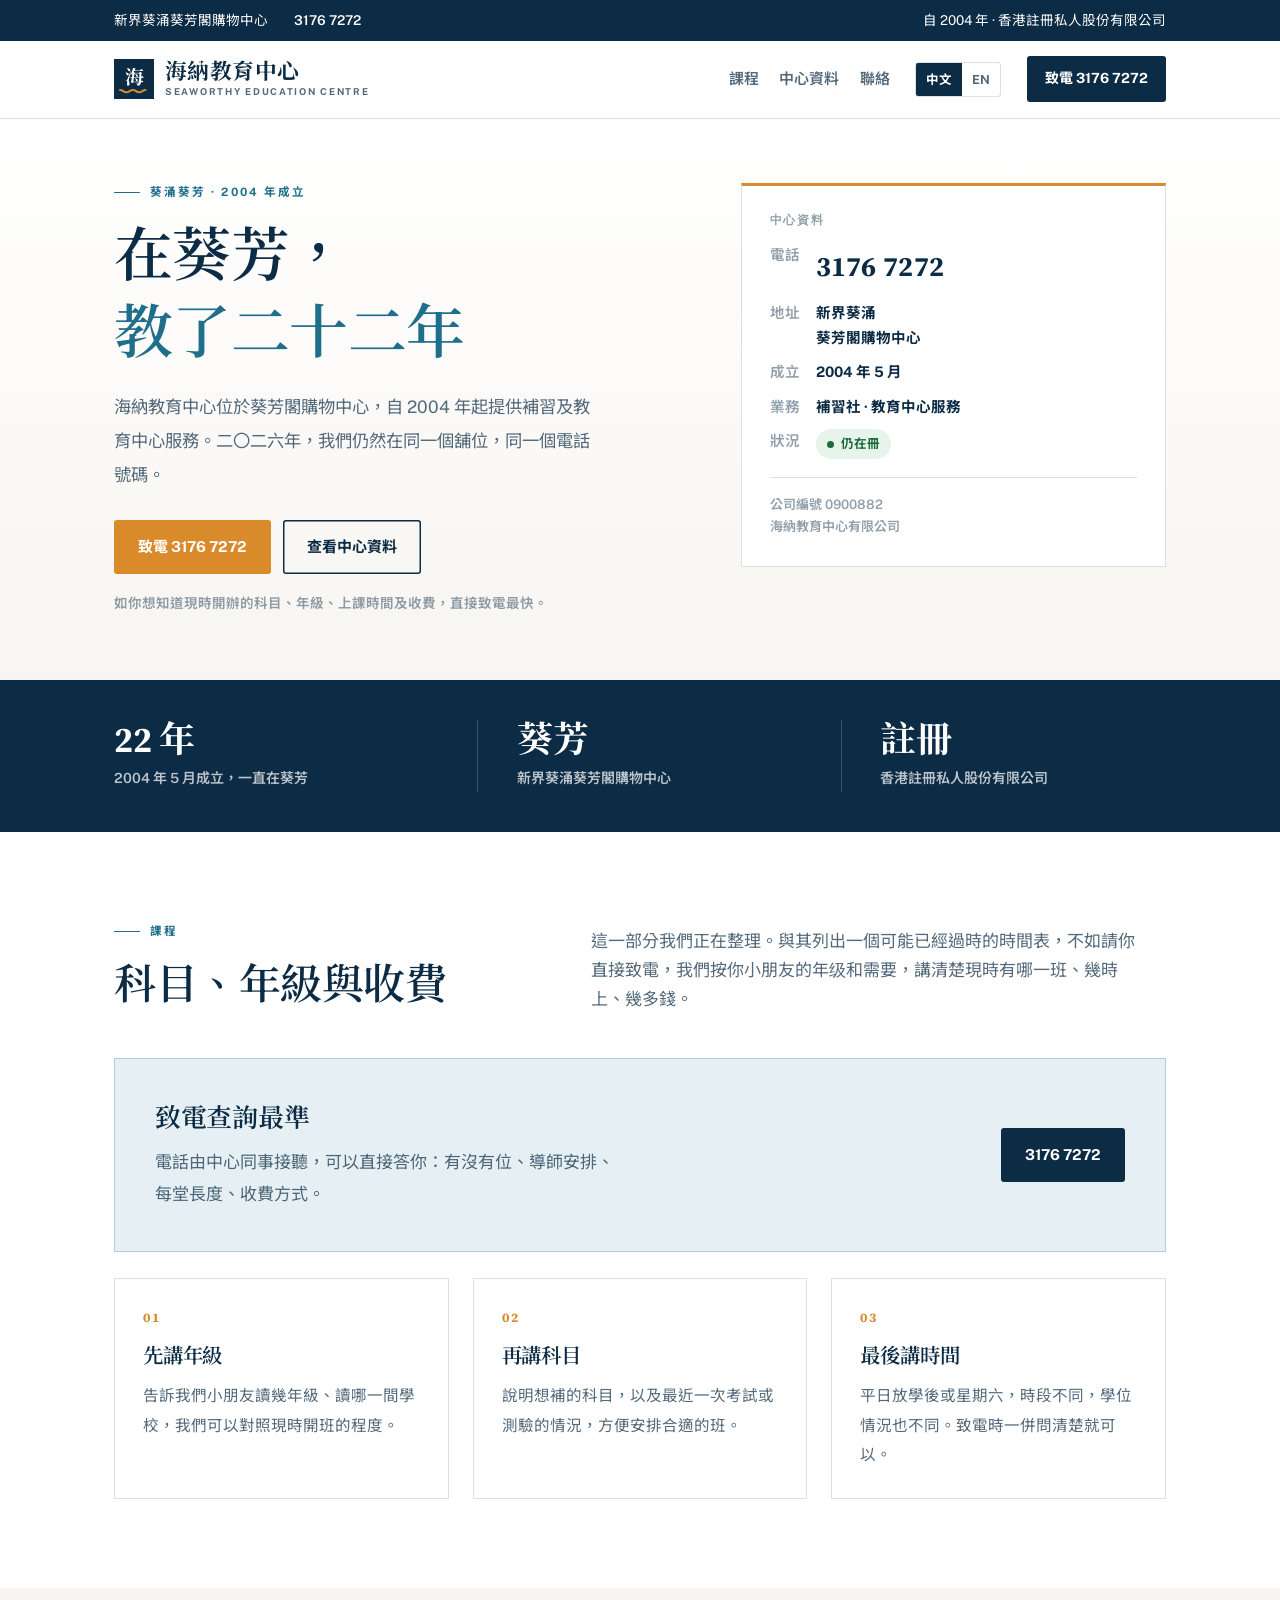
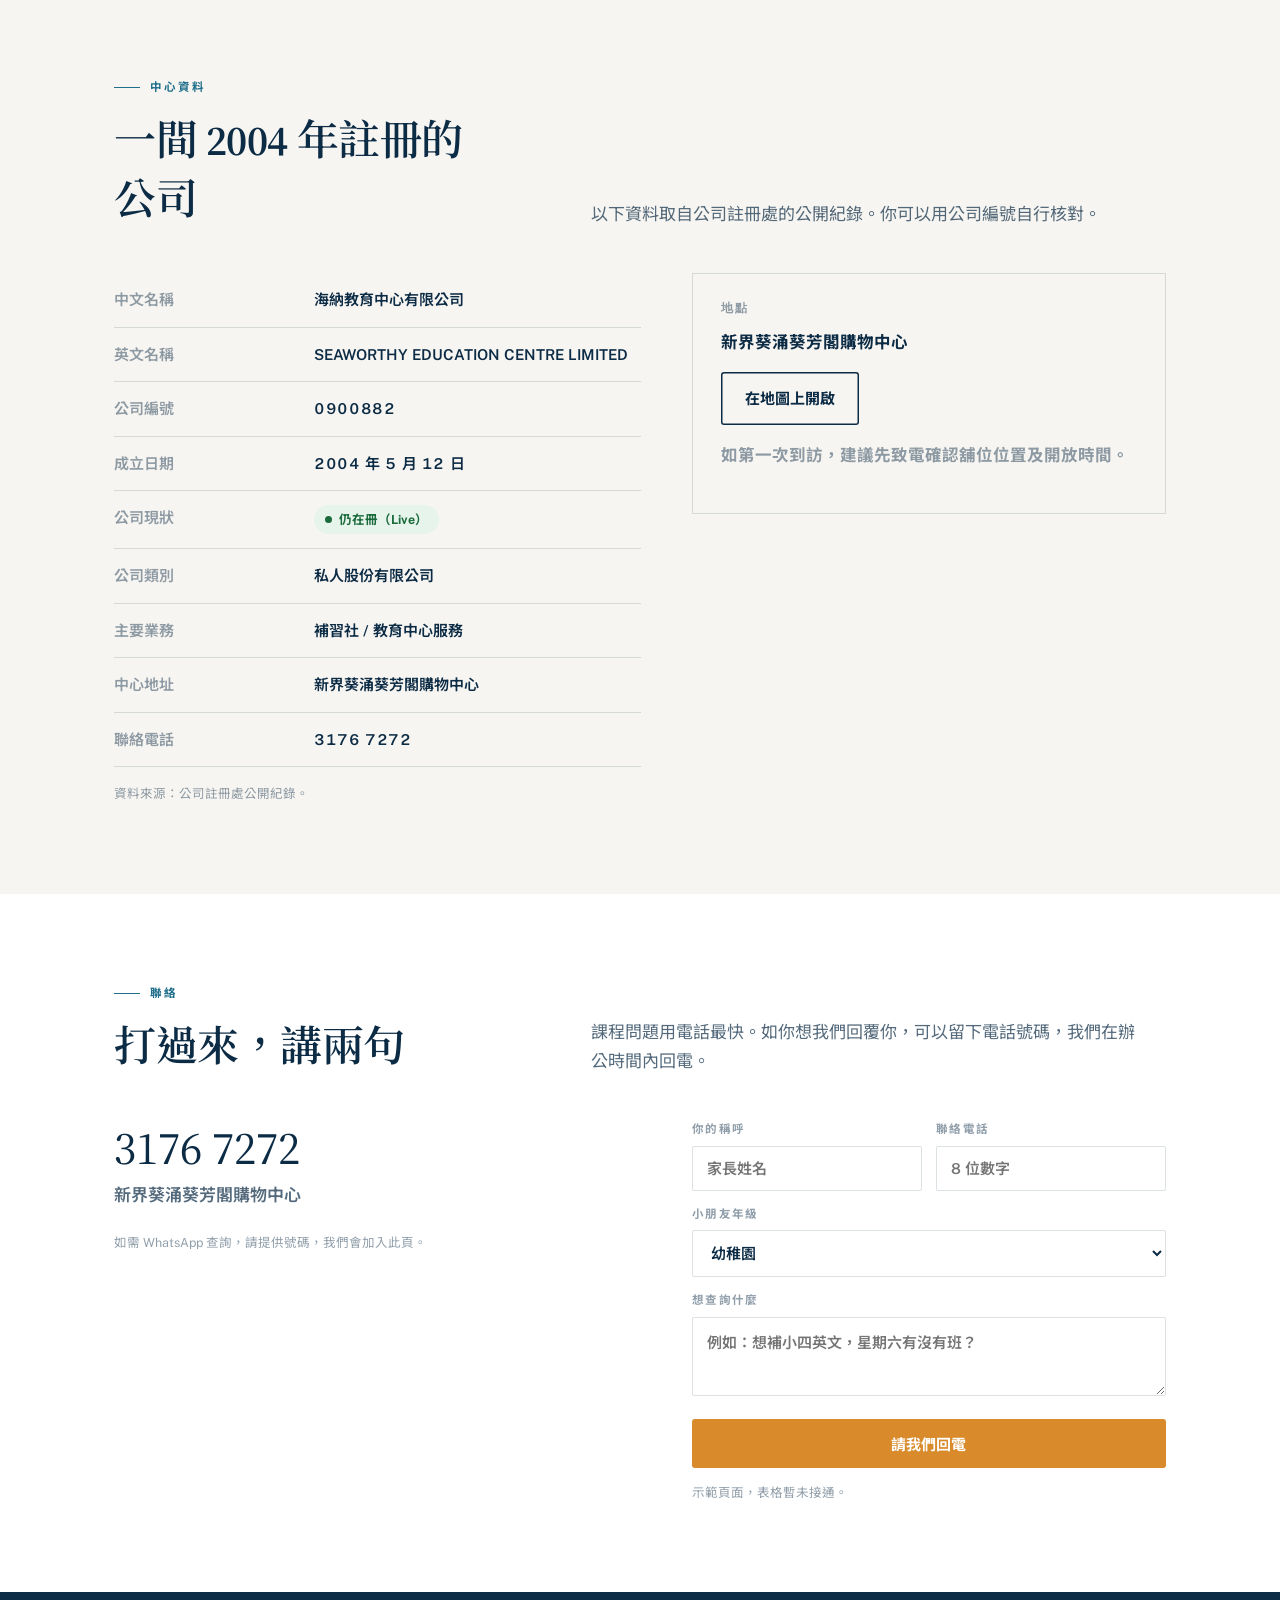
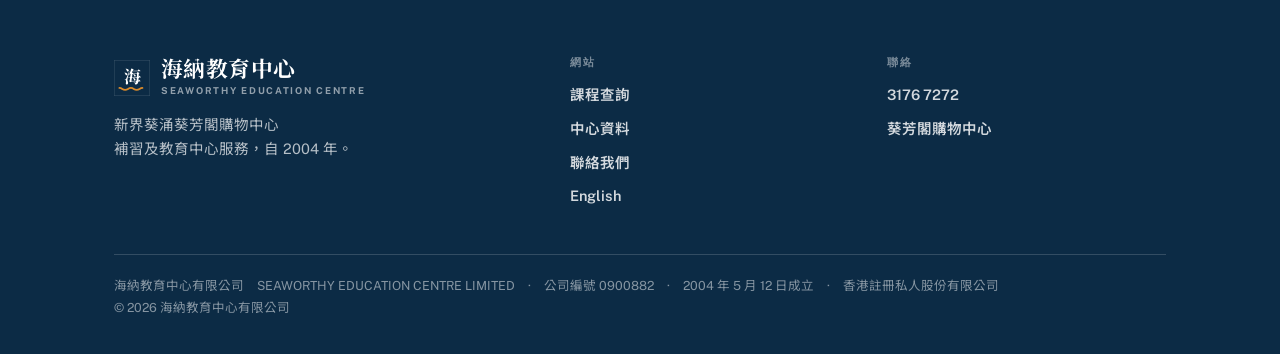
==== zh/index.html @ 874c0815 "Seaworthy Education Centre: bilingual site (ZH first)" ====
<!DOCTYPE html>
<html lang="zh-Hant-HK">
<head>
<meta charset="utf-8">
<meta name="viewport" content="width=device-width, initial-scale=1">
<title>海納教育中心｜葵芳補習及教育中心服務 · 自 2004 年</title>
<meta name="description" content="海納教育中心位於新界葵涌葵芳閣購物中心，自 2004 年起提供補習及教育中心服務。課程及收費查詢：3176 7272。">
<link rel="alternate" hreflang="zh-Hant-HK" href="index.html">
<link rel="alternate" hreflang="en-HK" href="../en/index.html">
<link rel="preconnect" href="https://fonts.googleapis.com">
<link rel="preconnect" href="https://fonts.gstatic.com" crossorigin>
<link href="https://fonts.googleapis.com/css2?family=Source+Serif+4:opsz,wght@8..60,400;8..60,600;8..60,700&family=Public+Sans:wght@400;500;600;700&family=Noto+Serif+TC:wght@500;600;700&family=Noto+Sans+TC:wght@400;500;700&display=swap" rel="stylesheet">
<link rel="stylesheet" href="../assets/style.css">
<style>
  body{font-family:'Public Sans','Noto Sans TC','PingFang HK',sans-serif}
  h1,h2,h3,h4,.brand .zh,.fact .tel,.card .num,.band-navy b{font-family:'Source Serif 4','Noto Serif TC','Songti TC',serif}
  h1{line-height:1.3}
  h2{line-height:1.4}
  h3{line-height:1.5}
  .lede{line-height:1.95}
  .companies th,.companies td{line-height:1.7}
  .card p,.enquiry p{line-height:1.9}
  .nb{white-space:nowrap}
</style>
</head>
<body>

<div class="topbar">
  <div class="wrap">
    <span>新界葵涌葵芳閣購物中心</span>
    <a href="tel:+85231767272">3176 7272</a>
    <span class="sp">自 2004 年 · 香港註冊私人股份有限公司</span>
  </div>
</div>

<nav class="nav">
  <div class="wrap">
    <a class="brand" href="index.html">
      <svg width="40" height="40" viewBox="0 0 40 40" fill="none" aria-hidden="true">
        <rect width="40" height="40" fill="#0C2B45"/>
        <text x="20" y="25" text-anchor="middle" font-family="'Noto Serif TC','Source Serif 4',Georgia,serif" font-size="19" font-weight="700" fill="#FFFFFF">海</text>
        <path d="M6 31c3.2 0 3.2 2.2 6.4 2.2s3.2-2.2 6.4-2.2 3.2 2.2 6.4 2.2 3.2-2.2 6.4-2.2" stroke="#D98A2B" stroke-width="2" stroke-linecap="round"/>
      </svg>
      <span>
        <span class="zh">海納教育中心</span>
        <span class="en">Seaworthy Education Centre</span>
      </span>
    </a>
    <div class="navlinks">
      <a href="#courses">課程</a>
      <a href="#about">中心資料</a>
      <a href="#contact">聯絡</a>
    </div>
    <div class="langsw" role="group" aria-label="語言">
      <a href="index.html" aria-current="true">中文</a>
      <a href="../en/index.html" hreflang="en-HK" lang="en-HK">EN</a>
    </div>
    <a class="btn" href="tel:+85231767272"><span class="full">致電 3176 7272</span><span class="short">致電</span></a>
  </div>
</nav>

<header class="hero">
  <div class="wrap hero-grid">
    <div>
      <div class="label">葵涌葵芳 · 2004 年成立</div>
      <h1 style="margin-top:16px">在葵芳，<br><em>教了二十二年</em></h1>
      <p class="lede">海納教育中心位於葵芳閣購物中心，自 2004 年起提供補習及教育中心服務。二〇二六年，我們仍然在同一個舖位，同一個電話號碼。</p>
      <div class="hero-cta">
        <a class="btn amber" href="tel:+85231767272">致電 3176 7272</a>
        <a class="btn out" href="#about">查看中心資料</a>
      </div>
      <p class="hero-note">如你想知道現時開辦的科目、年級、上課時間及收費，直接致電最快。</p>
    </div>

    <aside class="fact">
      <h4>中心資料</h4>
      <dl>
        <dt>電話</dt>
        <dd class="tel"><a href="tel:+85231767272">3176 7272</a></dd>
        <dt>地址</dt>
        <dd>新界葵涌<br>葵芳閣購物中心</dd>
        <dt>成立</dt>
        <dd>2004 年 5 月</dd>
        <dt>業務</dt>
        <dd>補習社 · 教育中心服務</dd>
        <dt>狀況</dt>
        <dd><span class="pill">仍在冊</span></dd>
      </dl>
      <div class="foot">公司編號 0900882<br>海納教育中心有限公司</div>
    </aside>
  </div>
</header>

<div class="band-navy">
  <div class="wrap">
    <div><b>22 年</b><span>2004 年 5 月成立，一直在葵芳</span></div>
    <div class="div"><b>葵芳</b><span>新界葵涌葵芳閣購物中心</span></div>
    <div class="div"><b>註冊</b><span>香港註冊私人股份有限公司</span></div>
  </div>
</div>

<section class="pad" id="courses">
  <div class="wrap">
    <div class="section-head">
      <div>
        <div class="label">課程</div>
        <h2 style="margin-top:14px">科目、年級與收費</h2>
      </div>
      <p>這一部分我們正在整理。與其列出一個可能已經過時的時間表，不如請你直接致電，我們按你小朋友的年级和需要，講清楚現時有哪一班、幾時上、幾多錢。</p>
    </div>

    <div class="enquiry">
      <div>
        <h3>致電查詢最準</h3>
        <p>電話由中心同事接聽，可以直接答你：有沒有位、導師安排、<span class="nb">每堂長度</span>、收費方式。</p>
      </div>
      <a class="btn" href="tel:+85231767272">3176 7272</a>
    </div>

    <div class="cards" style="margin-top:clamp(18px,2.4vw,26px)">
      <div class="card">
        <div class="num">01</div>
        <h3>先講年級</h3>
        <p>告訴我們小朋友讀幾年級、讀哪一間學校，我們可以對照現時開班的程度。</p>
      </div>
      <div class="card">
        <div class="num">02</div>
        <h3>再講科目</h3>
        <p>說明想補的科目，以及最近一次考試或測驗的情況，方便安排合適的班。</p>
      </div>
      <div class="card">
        <div class="num">03</div>
        <h3>最後講時間</h3>
        <p>平日放學後或星期六，時段不同，學位情況也不同。致電時一併問清楚就可以。</p>
      </div>
    </div>
  </div>
</section>

<section class="pad" id="about" style="background:var(--sand)">
  <div class="wrap">
    <div class="section-head">
      <div>
        <div class="label">中心資料</div>
        <h2 style="margin-top:14px">一間 2004 年註冊的<span class="nb">公司</span></h2>
      </div>
      <p>以下資料取自公司註冊處的公開紀錄。你可以用公司編號自行核對。</p>
    </div>

    <div class="contact-grid">
      <div>
        <table class="companies">
          <tbody>
            <tr><th>中文名稱</th><td>海納教育中心有限公司</td></tr>
            <tr><th>英文名稱</th><td>SEAWORTHY EDUCATION CENTRE LIMITED</td></tr>
            <tr><th>公司編號</th><td class="mono">0900882</td></tr>
            <tr><th>成立日期</th><td class="mono">2004 年 5 月 12 日</td></tr>
            <tr><th>公司現狀</th><td><span class="pill">仍在冊（Live）</span></td></tr>
            <tr><th>公司類別</th><td>私人股份有限公司</td></tr>
            <tr><th>主要業務</th><td>補習社 / 教育中心服務</td></tr>
            <tr><th>中心地址</th><td>新界葵涌葵芳閣購物中心</td></tr>
            <tr><th>聯絡電話</th><td class="mono"><a href="tel:+85231767272" style="text-decoration:none">3176 7272</a></td></tr>
          </tbody>
        </table>
        <p class="note" style="margin-top:16px">資料來源：公司註冊處公開紀錄。</p>
      </div>

      <div class="mapbox">
        <h4>地點</h4>
        <p>新界葵涌葵芳閣購物中心</p>
        <a class="btn out" target="_blank" rel="noopener" href="https://www.google.com/maps/search/?api=1&amp;query=%E8%91%B5%E8%8A%B3%E9%96%A3%E8%B3%BC%E7%89%A9%E4%B8%AD%E5%BF%83%20%E8%91%B5%E6%B6%8C">在地圖上開啟</a>
        <p class="note" style="margin-top:16px">如第一次到訪，建議先致電確認舖位位置及開放時間。</p>
      </div>
    </div>
  </div>
</section>

<section class="pad" id="contact">
  <div class="wrap">
    <div class="section-head">
      <div>
        <div class="label">聯絡</div>
        <h2 style="margin-top:14px">打過來，講兩句</h2>
      </div>
      <p>課程問題用電話最快。如你想我們回覆你，可以留下電話號碼，我們在辦公時間內回電。</p>
    </div>

    <div class="contact-grid">
      <div>
        <p style="font-family:'Source Serif 4','Noto Serif TC',serif;font-size:clamp(30px,4vw,46px);line-height:1.2;margin:0 0 6px">
          <a href="tel:+85231767272" style="text-decoration:none">3176 7272</a>
        </p>
        <p style="color:var(--navy-70);font-weight:600;margin-bottom:22px">新界葵涌葵芳閣購物中心</p>
        <p class="note">如需 WhatsApp 查詢，請提供號碼，我們會加入此頁。</p>
      </div>

      <form onsubmit="event.preventDefault();this.querySelector('.btn').textContent='示範頁面，暫未發送'">
        <div class="f2">
          <div class="f"><label for="s-name">你的稱呼</label><input id="s-name" placeholder="家長姓名"></div>
          <div class="f"><label for="s-tel">聯絡電話</label><input id="s-tel" placeholder="8 位數字"></div>
        </div>
        <div class="f"><label for="s-grade">小朋友年級</label>
          <select id="s-grade">
            <option>幼稚園</option><option>小一至小三</option><option>小四至小六</option>
            <option>中一至中三</option><option>中四至中六</option><option>其他</option>
          </select>
        </div>
        <div class="f"><label for="s-msg">想查詢什麼</label><textarea id="s-msg" rows="3" placeholder="例如：想補小四英文，星期六有沒有班？"></textarea></div>
        <button class="btn amber" type="submit">請我們回電</button>
        <p class="note">示範頁面，表格暫未接通。</p>
      </form>
    </div>
  </div>
</section>

<footer>
  <div class="wrap">
    <div class="fgrid">
      <div>
        <a class="brand" href="index.html" style="margin-bottom:14px">
          <svg width="36" height="36" viewBox="0 0 40 40" fill="none" aria-hidden="true">
            <rect width="40" height="40" fill="#0C2B45" stroke="rgba(255,255,255,.2)"/>
            <text x="20" y="25" text-anchor="middle" font-family="'Noto Serif TC','Source Serif 4',Georgia,serif" font-size="19" font-weight="700" fill="#FFFFFF">海</text>
            <path d="M6 31c3.2 0 3.2 2.2 6.4 2.2s3.2-2.2 6.4-2.2 3.2 2.2 6.4 2.2 3.2-2.2 6.4-2.2" stroke="#D98A2B" stroke-width="2" stroke-linecap="round"/>
          </svg>
          <span>
            <span class="zh">海納教育中心</span>
            <span class="en">Seaworthy Education Centre</span>
          </span>
        </a>
        <p style="font-size:14.5px;max-width:34ch;color:rgba(255,255,255,.7)">新界葵涌葵芳閣購物中心<br>補習及教育中心服務，自 2004 年。</p>
      </div>
      <div>
        <h4>網站</h4>
        <a href="#courses">課程查詢</a>
        <a href="#about">中心資料</a>
        <a href="#contact">聯絡我們</a>
        <a href="../en/index.html" lang="en-HK">English</a>
      </div>
      <div>
        <h4>聯絡</h4>
        <a href="tel:+85231767272">3176 7272</a>
        <a href="https://www.google.com/maps/search/?api=1&amp;query=%E8%91%B5%E8%8A%B3%E9%96%A3%E8%B3%BC%E7%89%A9%E4%B8%AD%E5%BF%83" target="_blank" rel="noopener">葵芳閣購物中心</a>
      </div>
    </div>
    <div class="fnote">
      海納教育中心有限公司　SEAWORTHY EDUCATION CENTRE LIMITED　·　公司編號 0900882　·　2004 年 5 月 12 日成立　·　香港註冊私人股份有限公司<br>
      © 2026 海納教育中心有限公司
    </div>
  </div>
</footer>

</body>
</html>
---- assets/style.css ----
/* =========================================================
   Seaworthy Education Centre — 海納教育中心
   Design system: institutional, sea-navy + amber, serif display
   ========================================================= */
:root{
  --navy:#0C2B45;
  --navy-70:rgba(12,43,69,.7);
  --navy-45:rgba(12,43,69,.45);
  --sea:#1F6F8B;
  --sea-soft:#E6F0F4;
  --amber:#D98A2B;
  --amber-soft:#FBF1E3;
  --paper:#fff;
  --sand:#F7F5F1;
  --rule:rgba(12,43,69,.14);
  --pad:clamp(20px,5vw,64px);
  --max:1180px;
}
*{box-sizing:border-box;min-width:0}
html{scroll-behavior:smooth;overflow-x:hidden}
body{
  margin:0;background:var(--paper);color:var(--navy);
  font-family:'Public Sans','Noto Sans TC','PingFang HK',system-ui,sans-serif;
  font-size:17px;line-height:1.7;-webkit-font-smoothing:antialiased;
}
h1,h2,h3,h4{font-family:'Source Serif 4','Noto Serif TC','Songti TC',Georgia,serif;font-weight:600;line-height:1.18;letter-spacing:-.01em;margin:0}
h1{font-size:clamp(34px,4.6vw,60px)}
h2{font-size:clamp(26px,3.4vw,42px)}
h3{font-size:clamp(19px,1.6vw,23px);line-height:1.35}
p{margin:0 0 1em}
a{color:inherit}
.wrap{max-width:var(--max);margin:0 auto;padding:0 var(--pad)}
.label{font-size:11.5px;font-weight:700;letter-spacing:.18em;text-transform:uppercase;color:var(--sea);display:flex;align-items:center;gap:10px}
.label::before{content:"";width:26px;height:1px;background:currentColor}

/* ---------- top bar ---------- */
.topbar{background:var(--navy);color:#fff;font-size:13.5px}
.topbar .wrap{display:flex;flex-wrap:wrap;gap:8px 26px;align-items:center;padding-block:9px}
.topbar a{text-decoration:none;font-weight:600}
.topbar a:hover{color:var(--amber)}
.topbar .sp{margin-left:auto}

/* ---------- nav ---------- */
.nav{position:sticky;top:0;z-index:60;background:rgba(255,255,255,.94);backdrop-filter:blur(10px);border-bottom:1px solid var(--rule)}
.nav .wrap{display:flex;align-items:center;gap:clamp(12px,2vw,34px);height:clamp(64px,6vw,84px)}
.brand{display:flex;align-items:center;gap:11px;text-decoration:none;white-space:nowrap}
.brand .zh{font-family:'Noto Serif TC','Source Serif 4',serif;font-weight:700;font-size:clamp(18px,1.7vw,22px);letter-spacing:.02em;display:block;line-height:1.2}
.brand .en{display:block;font-size:9.5px;letter-spacing:.18em;text-transform:uppercase;color:var(--navy-70);font-weight:700}
.navlinks{display:flex;gap:clamp(10px,1.6vw,26px);margin-left:auto}
.navlinks a{text-decoration:none;font-weight:600;font-size:15px;color:var(--navy-70);padding:6px 0;border-bottom:2px solid transparent}
.navlinks a:hover{color:var(--navy);border-bottom-color:var(--amber)}
.navlinks a[aria-current]{color:var(--navy);border-bottom-color:var(--amber)}
@media(max-width:900px){.navlinks{display:none}}
.langsw{display:flex;border:1px solid var(--rule);border-radius:3px;overflow:hidden}
.langsw a{text-decoration:none;font-size:12.5px;font-weight:700;padding:6px 10px;color:var(--navy-70)}
.langsw a[aria-current]{background:var(--navy);color:#fff}
.langsw a:not([aria-current]):hover{background:var(--sand)}
.btn{
  display:inline-flex;align-items:center;gap:9px;justify-content:center;text-decoration:none;cursor:pointer;border:0;
  font-family:inherit;font-weight:700;font-size:15px;padding:14px 24px;border-radius:3px;white-space:nowrap;
  background:var(--navy);color:#fff;transition:background .18s, transform .18s;
}
.btn:hover{background:#123a5c;transform:translateY(-1px)}
.btn.amber{background:var(--amber);color:#fff}
.btn.amber:hover{background:#c0751d}
.btn.out{background:transparent;color:var(--navy);box-shadow:inset 0 0 0 1.5px var(--navy)}
.btn.out:hover{background:var(--navy);color:#fff}
.btn.sm{padding:10px 16px;font-size:13.5px}
.btn:focus-visible{outline:3px solid var(--amber);outline-offset:3px}
.nav .btn{padding:11px 18px;font-size:14px}
@media(max-width:700px){
  .nav .btn .full{display:none}
  .nav .btn .short{display:inline}
  .nav .btn{padding:9px 13px;font-size:12.5px}
  .brand .en{display:none}
  .brand .zh{font-size:18px}
}
@media(max-width:480px){
  .nav .btn{display:none}
  .langsw a{padding:5px 8px;font-size:11.5px}
  .topbar{font-size:12px}
}
@media(min-width:701px){.nav .btn .short{display:none}}

/* ---------- hero ---------- */
.hero{padding:clamp(36px,5vw,72px) 0 clamp(28px,4vw,52px);background:linear-gradient(180deg,#fff 0%,var(--sand) 100%)}
.hero-grid{display:grid;grid-template-columns:1.15fr .85fr;gap:clamp(24px,4vw,60px);align-items:start}
@media(max-width:920px){.hero-grid{grid-template-columns:1fr}}
.hero h1{margin:16px 0 0}
.hero h1 em{font-style:normal;color:var(--sea)}
.lede{font-size:clamp(16.5px,1.35vw,19px);color:var(--navy-70);max-width:44ch;margin-top:20px}
.hero-cta{display:flex;flex-wrap:wrap;gap:12px;margin-top:28px}
.hero-note{font-size:13.5px;color:var(--navy-45);margin-top:18px;font-weight:600}

/* fact card */
.fact{background:#fff;border:1px solid var(--rule);border-top:3px solid var(--amber);padding:clamp(20px,2.4vw,28px)}
.fact h4{font-family:'Public Sans',sans-serif;font-size:11.5px;letter-spacing:.16em;text-transform:uppercase;color:var(--navy-45);margin-bottom:16px}
.fact dl{margin:0;display:grid;grid-template-columns:auto 1fr;gap:10px 16px;font-size:14.5px}
.fact dt{color:var(--navy-45);font-weight:600;white-space:nowrap}
.fact dd{margin:0;font-weight:700}
.fact .tel{font-family:'Source Serif 4','Noto Serif TC',serif;font-size:clamp(22px,2.4vw,28px);letter-spacing:.01em}
.fact .tel a{text-decoration:none}
.fact .tel a:hover{color:var(--sea)}
.fact .foot{margin-top:18px;padding-top:16px;border-top:1px solid var(--rule);font-size:13px;color:var(--navy-45);font-weight:600}

/* ---------- bands ---------- */
.band-navy{background:var(--navy);color:#fff}
.band-navy .wrap{display:grid;grid-template-columns:repeat(3,1fr);gap:clamp(16px,3vw,40px);padding-block:clamp(26px,3.4vw,40px)}
@media(max-width:760px){.band-navy .wrap{grid-template-columns:1fr;gap:20px}}
.band-navy b{display:block;font-family:'Source Serif 4','Noto Serif TC',serif;font-size:clamp(26px,3vw,36px);line-height:1.1;margin-bottom:4px}
.band-navy span{font-size:14px;color:rgba(255,255,255,.72);font-weight:600}
.band-navy .div{border-left:1px solid rgba(255,255,255,.18);padding-left:clamp(16px,3vw,40px)}
@media(max-width:760px){.band-navy .div{border-left:0;padding-left:0;border-top:1px solid rgba(255,255,255,.18);padding-top:16px}}

/* ---------- sections ---------- */
section.pad{padding:clamp(48px,7vw,96px) 0}
.section-head{display:grid;grid-template-columns:.85fr 1.15fr;gap:clamp(16px,4vw,56px);align-items:end;margin-bottom:clamp(26px,3.6vw,44px)}
@media(max-width:820px){.section-head{grid-template-columns:1fr;align-items:start}}
.section-head p{color:var(--navy-70);margin:0;max-width:56ch}

/* cards */
.cards{display:grid;grid-template-columns:repeat(3,1fr);gap:clamp(14px,2vw,24px)}
@media(max-width:920px){.cards{grid-template-columns:1fr}}
.card{background:#fff;border:1px solid var(--rule);padding:clamp(20px,2.4vw,28px);transition:border-color .18s, transform .18s}
.card:hover{border-color:var(--sea);transform:translateY(-2px)}
.card .num{font-family:'Source Serif 4',serif;font-size:13px;letter-spacing:.16em;color:var(--amber);font-weight:700;margin-bottom:12px}
.card h3{margin-bottom:10px}
.card p{color:var(--navy-70);font-size:15.5px;margin:0}

/* enquiry panel (courses TBD) */
.enquiry{background:var(--sea-soft);border:1px solid rgba(31,111,139,.25);padding:clamp(24px,3.4vw,40px);display:grid;grid-template-columns:1.2fr auto;gap:clamp(20px,3vw,40px);align-items:center}
@media(max-width:820px){.enquiry{grid-template-columns:1fr}}
.enquiry h3{font-size:clamp(20px,2.2vw,26px);margin-bottom:8px}
.enquiry p{margin:0;color:var(--navy-70);max-width:52ch}

/* company table */
.companies{width:100%;border-collapse:collapse;font-size:15px}
.companies th,.companies td{text-align:left;padding:14px 0;border-bottom:1px solid var(--rule);vertical-align:top}
.companies th{width:38%;font-weight:600;color:var(--navy-45)}
.companies td{font-weight:600}
.companies td.mono{font-variant-numeric:tabular-nums;letter-spacing:.04em}
.pill{display:inline-flex;align-items:center;gap:7px;font-size:12.5px;font-weight:700;color:#1a6b3c;background:#E7F4EC;border-radius:999px;padding:4px 11px}
.pill::before{content:"";width:7px;height:7px;border-radius:50%;background:#1a6b3c}

/* contact */
.contact-grid{display:grid;grid-template-columns:1fr .9fr;gap:clamp(24px,4vw,56px);align-items:start}
@media(max-width:880px){.contact-grid{grid-template-columns:1fr}}
.mapbox{border:1px solid var(--rule);background:var(--sand);padding:clamp(20px,2.6vw,28px)}
.mapbox h4{font-family:'Public Sans',sans-serif;font-size:11.5px;letter-spacing:.16em;text-transform:uppercase;color:var(--navy-45);margin-bottom:12px}
.mapbox p{font-weight:700;margin:0 0 16px;font-size:16.5px}
form{display:grid;gap:14px}
.f label{display:block;font-size:11.5px;font-weight:700;letter-spacing:.12em;text-transform:uppercase;color:var(--navy-45);margin-bottom:6px}
.f input,.f textarea,.f select{
  width:100%;padding:13px 14px;border:1px solid var(--rule);border-radius:2px;background:#fff;
  font-family:inherit;font-size:15px;font-weight:600;color:var(--navy);
}
.f input:focus,.f textarea:focus,.f select:focus{outline:none;border-color:var(--sea);box-shadow:0 0 0 3px rgba(31,111,139,.15)}
.f2{display:grid;grid-template-columns:1fr 1fr;gap:14px}
@media(max-width:600px){.f2{grid-template-columns:1fr}}
.note{font-size:12.5px;color:var(--navy-45);margin:0}

/* footer */
footer{background:var(--navy);color:rgba(255,255,255,.8);padding:clamp(40px,5vw,64px) 0 34px}
.fgrid{display:grid;grid-template-columns:1.5fr 1fr 1fr;gap:clamp(24px,3vw,40px)}
@media(max-width:780px){.fgrid{grid-template-columns:1fr}}
footer h4{font-family:'Public Sans',sans-serif;font-size:11px;letter-spacing:.18em;text-transform:uppercase;color:rgba(255,255,255,.45);margin-bottom:14px}
footer a{display:block;text-decoration:none;color:rgba(255,255,255,.82);font-size:14.5px;margin-bottom:9px;font-weight:600}
footer a:hover{color:var(--amber)}
footer .brand .zh{color:#fff}
footer .brand .en{color:rgba(255,255,255,.55)}
.fnote{margin-top:36px;padding-top:20px;border-top:1px solid rgba(255,255,255,.16);font-size:12.5px;color:rgba(255,255,255,.5);line-height:1.8}
.wa{position:fixed;right:18px;bottom:18px;z-index:70;display:flex;align-items:center;gap:9px;background:#1F8A4C;color:#fff;text-decoration:none;border-radius:4px;padding:12px 18px;font-weight:700;font-size:14px;box-shadow:0 10px 24px -12px rgba(0,0,0,.5)}
.wa:hover{background:#187a42}
@media(prefers-reduced-motion:reduce){*{animation:none!important;transition:none!important}}
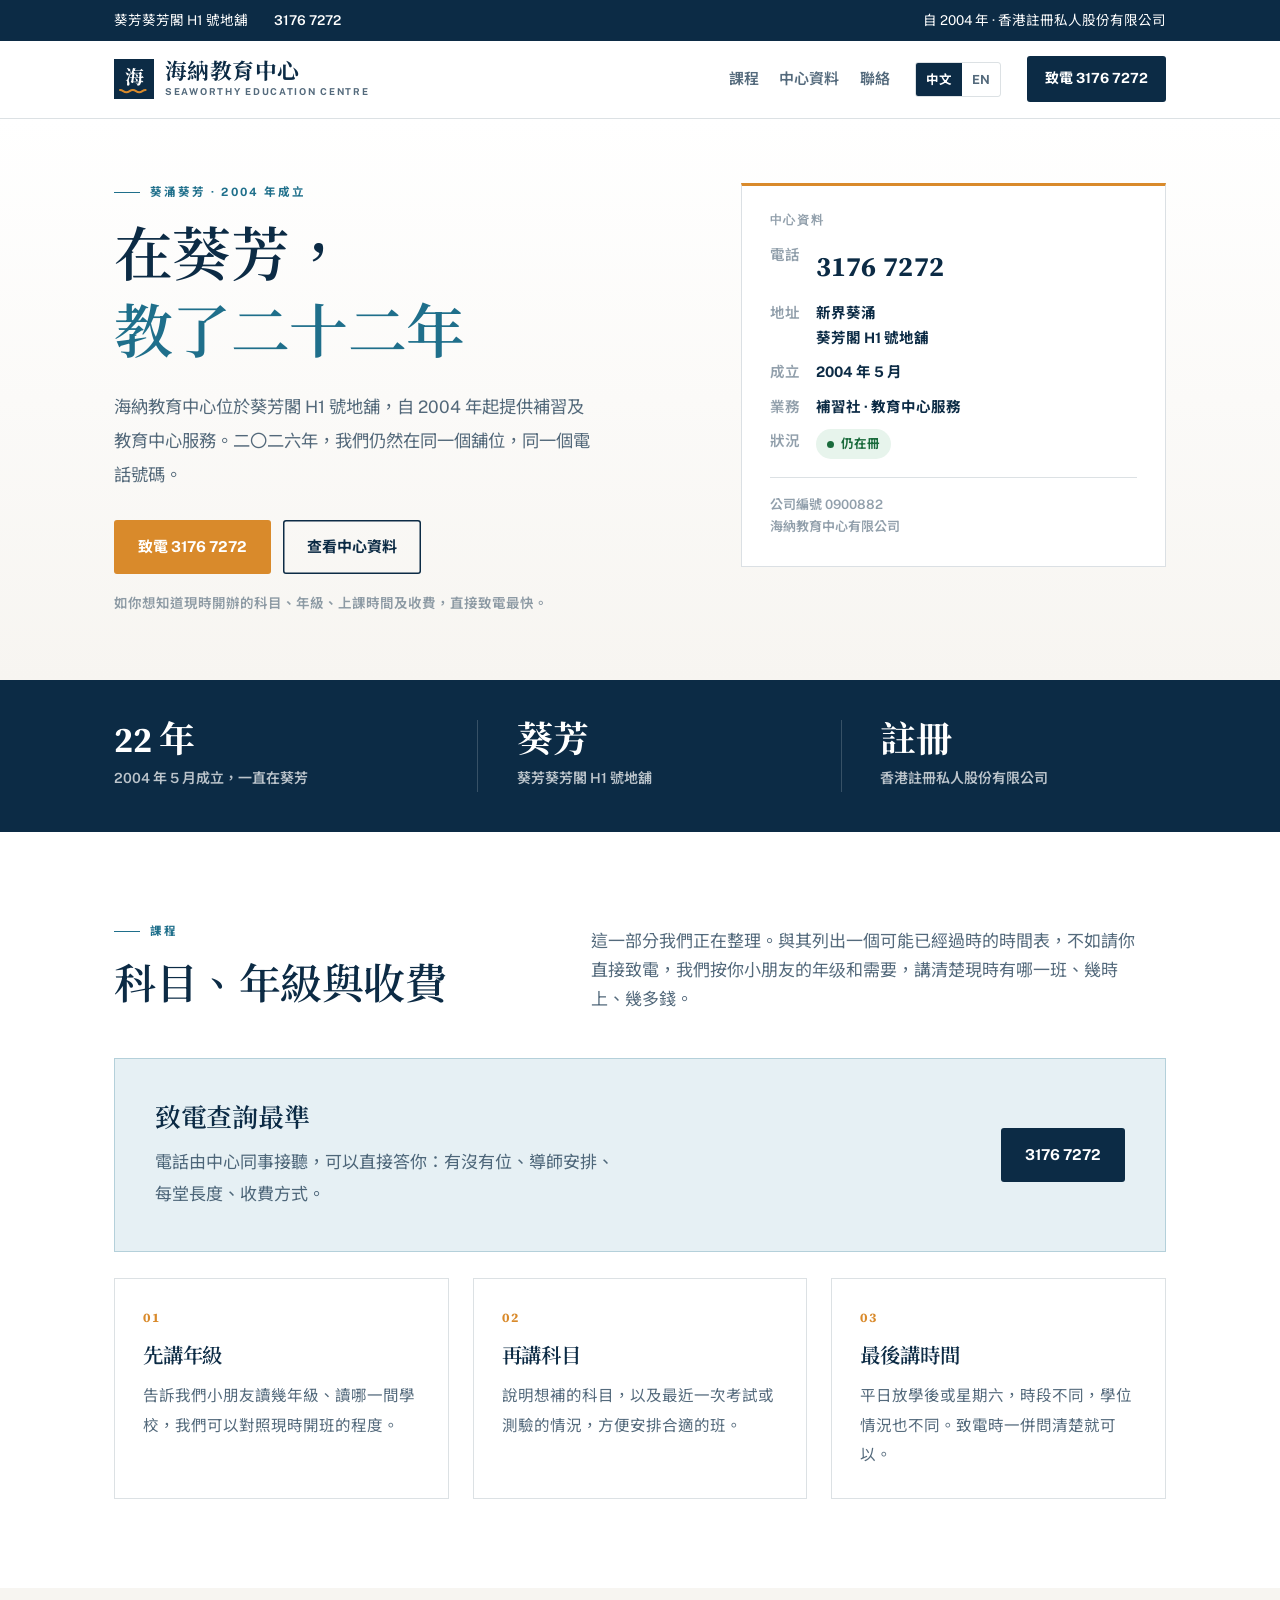
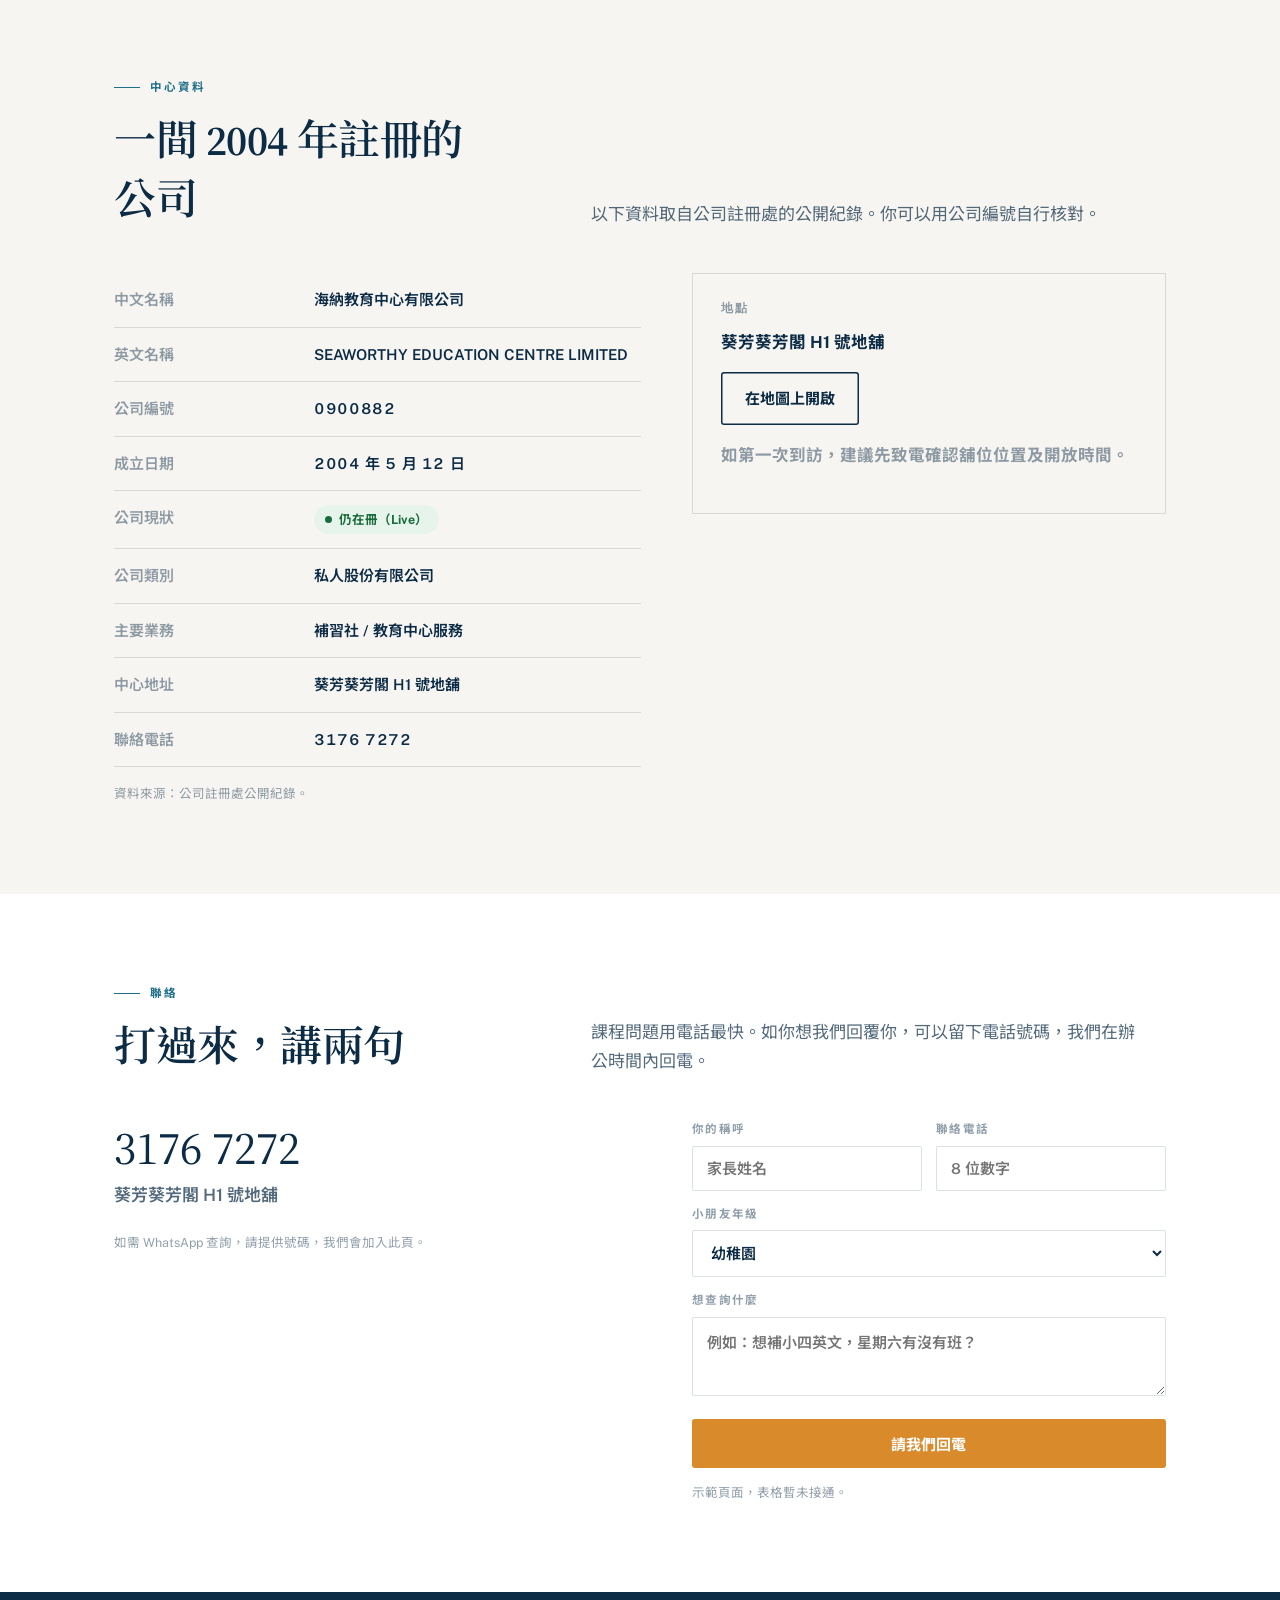
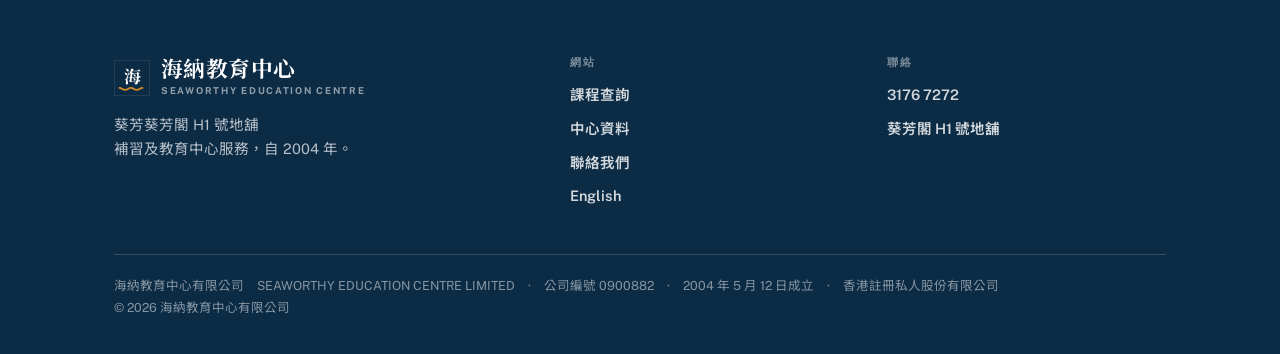
==== commit ee85821f: "Update address to Shop H1, G/F, Kwai Fong Court" ====
--- a/zh/index.html
+++ b/zh/index.html
@@ -4,7 +4,7 @@
 <meta charset="utf-8">
 <meta name="viewport" content="width=device-width, initial-scale=1">
 <title>海納教育中心｜葵芳補習及教育中心服務 · 自 2004 年</title>
-<meta name="description" content="海納教育中心位於新界葵涌葵芳閣購物中心，自 2004 年起提供補習及教育中心服務。課程及收費查詢：3176 7272。">
+<meta name="description" content="海納教育中心位於葵芳葵芳閣 H1 號地舖，自 2004 年起提供補習及教育中心服務。課程及收費查詢：3176 7272。">
 <link rel="alternate" hreflang="zh-Hant-HK" href="index.html">
 <link rel="alternate" hreflang="en-HK" href="../en/index.html">
 <link rel="preconnect" href="https://fonts.googleapis.com">
@@ -27,7 +27,7 @@
 
 <div class="topbar">
   <div class="wrap">
-    <span>新界葵涌葵芳閣購物中心</span>
+    <span>葵芳葵芳閣 H1 號地舖</span>
     <a href="tel:+85231767272">3176 7272</a>
     <span class="sp">自 2004 年 · 香港註冊私人股份有限公司</span>
   </div>
@@ -64,7 +64,7 @@
     <div>
       <div class="label">葵涌葵芳 · 2004 年成立</div>
       <h1 style="margin-top:16px">在葵芳，<br><em>教了二十二年</em></h1>
-      <p class="lede">海納教育中心位於葵芳閣購物中心，自 2004 年起提供補習及教育中心服務。二〇二六年，我們仍然在同一個舖位，同一個電話號碼。</p>
+      <p class="lede">海納教育中心位於葵芳閣 H1 號地舖，自 2004 年起提供補習及教育中心服務。二〇二六年，我們仍然在同一個舖位，同一個電話號碼。</p>
       <div class="hero-cta">
         <a class="btn amber" href="tel:+85231767272">致電 3176 7272</a>
         <a class="btn out" href="#about">查看中心資料</a>
@@ -78,7 +78,7 @@
         <dt>電話</dt>
         <dd class="tel"><a href="tel:+85231767272">3176 7272</a></dd>
         <dt>地址</dt>
-        <dd>新界葵涌<br>葵芳閣購物中心</dd>
+        <dd>新界葵涌<br>葵芳閣 H1 號地舖</dd>
         <dt>成立</dt>
         <dd>2004 年 5 月</dd>
         <dt>業務</dt>
@@ -94,7 +94,7 @@
 <div class="band-navy">
   <div class="wrap">
     <div><b>22 年</b><span>2004 年 5 月成立，一直在葵芳</span></div>
-    <div class="div"><b>葵芳</b><span>新界葵涌葵芳閣購物中心</span></div>
+    <div class="div"><b>葵芳</b><span>葵芳葵芳閣 H1 號地舖</span></div>
     <div class="div"><b>註冊</b><span>香港註冊私人股份有限公司</span></div>
   </div>
 </div>
@@ -158,7 +158,7 @@
             <tr><th>公司現狀</th><td><span class="pill">仍在冊（Live）</span></td></tr>
             <tr><th>公司類別</th><td>私人股份有限公司</td></tr>
             <tr><th>主要業務</th><td>補習社 / 教育中心服務</td></tr>
-            <tr><th>中心地址</th><td>新界葵涌葵芳閣購物中心</td></tr>
+            <tr><th>中心地址</th><td>葵芳葵芳閣 H1 號地舖</td></tr>
             <tr><th>聯絡電話</th><td class="mono"><a href="tel:+85231767272" style="text-decoration:none">3176 7272</a></td></tr>
           </tbody>
         </table>
@@ -167,8 +167,8 @@
 
       <div class="mapbox">
         <h4>地點</h4>
-        <p>新界葵涌葵芳閣購物中心</p>
-        <a class="btn out" target="_blank" rel="noopener" href="https://www.google.com/maps/search/?api=1&amp;query=%E8%91%B5%E8%8A%B3%E9%96%A3%E8%B3%BC%E7%89%A9%E4%B8%AD%E5%BF%83%20%E8%91%B5%E6%B6%8C">在地圖上開啟</a>
+        <p>葵芳葵芳閣 H1 號地舖</p>
+        <a class="btn out" target="_blank" rel="noopener" href="https://www.google.com/maps/search/?api=1&amp;query=%E8%91%B5%E8%8A%B3%E9%96%A3%20H1%20%E8%99%9F%E5%9C%B0%E8%88%96%20%E8%91%B5%E6%B6%8C">在地圖上開啟</a>
         <p class="note" style="margin-top:16px">如第一次到訪，建議先致電確認舖位位置及開放時間。</p>
       </div>
     </div>
@@ -190,7 +190,7 @@
         <p style="font-family:'Source Serif 4','Noto Serif TC',serif;font-size:clamp(30px,4vw,46px);line-height:1.2;margin:0 0 6px">
           <a href="tel:+85231767272" style="text-decoration:none">3176 7272</a>
         </p>
-        <p style="color:var(--navy-70);font-weight:600;margin-bottom:22px">新界葵涌葵芳閣購物中心</p>
+        <p style="color:var(--navy-70);font-weight:600;margin-bottom:22px">葵芳葵芳閣 H1 號地舖</p>
         <p class="note">如需 WhatsApp 查詢，請提供號碼，我們會加入此頁。</p>
       </div>
 
@@ -228,7 +228,7 @@
             <span class="en">Seaworthy Education Centre</span>
           </span>
         </a>
-        <p style="font-size:14.5px;max-width:34ch;color:rgba(255,255,255,.7)">新界葵涌葵芳閣購物中心<br>補習及教育中心服務，自 2004 年。</p>
+        <p style="font-size:14.5px;max-width:34ch;color:rgba(255,255,255,.7)">葵芳葵芳閣 H1 號地舖<br>補習及教育中心服務，自 2004 年。</p>
       </div>
       <div>
         <h4>網站</h4>
@@ -240,7 +240,7 @@
       <div>
         <h4>聯絡</h4>
         <a href="tel:+85231767272">3176 7272</a>
-        <a href="https://www.google.com/maps/search/?api=1&amp;query=%E8%91%B5%E8%8A%B3%E9%96%A3%E8%B3%BC%E7%89%A9%E4%B8%AD%E5%BF%83" target="_blank" rel="noopener">葵芳閣購物中心</a>
+        <a href="https://www.google.com/maps/search/?api=1&amp;query=%E8%91%B5%E8%8A%B3%E9%96%A3%20H1%20%E8%99%9F%E5%9C%B0%E8%88%96" target="_blank" rel="noopener">葵芳閣 H1 號地舖</a>
       </div>
     </div>
     <div class="fnote">
